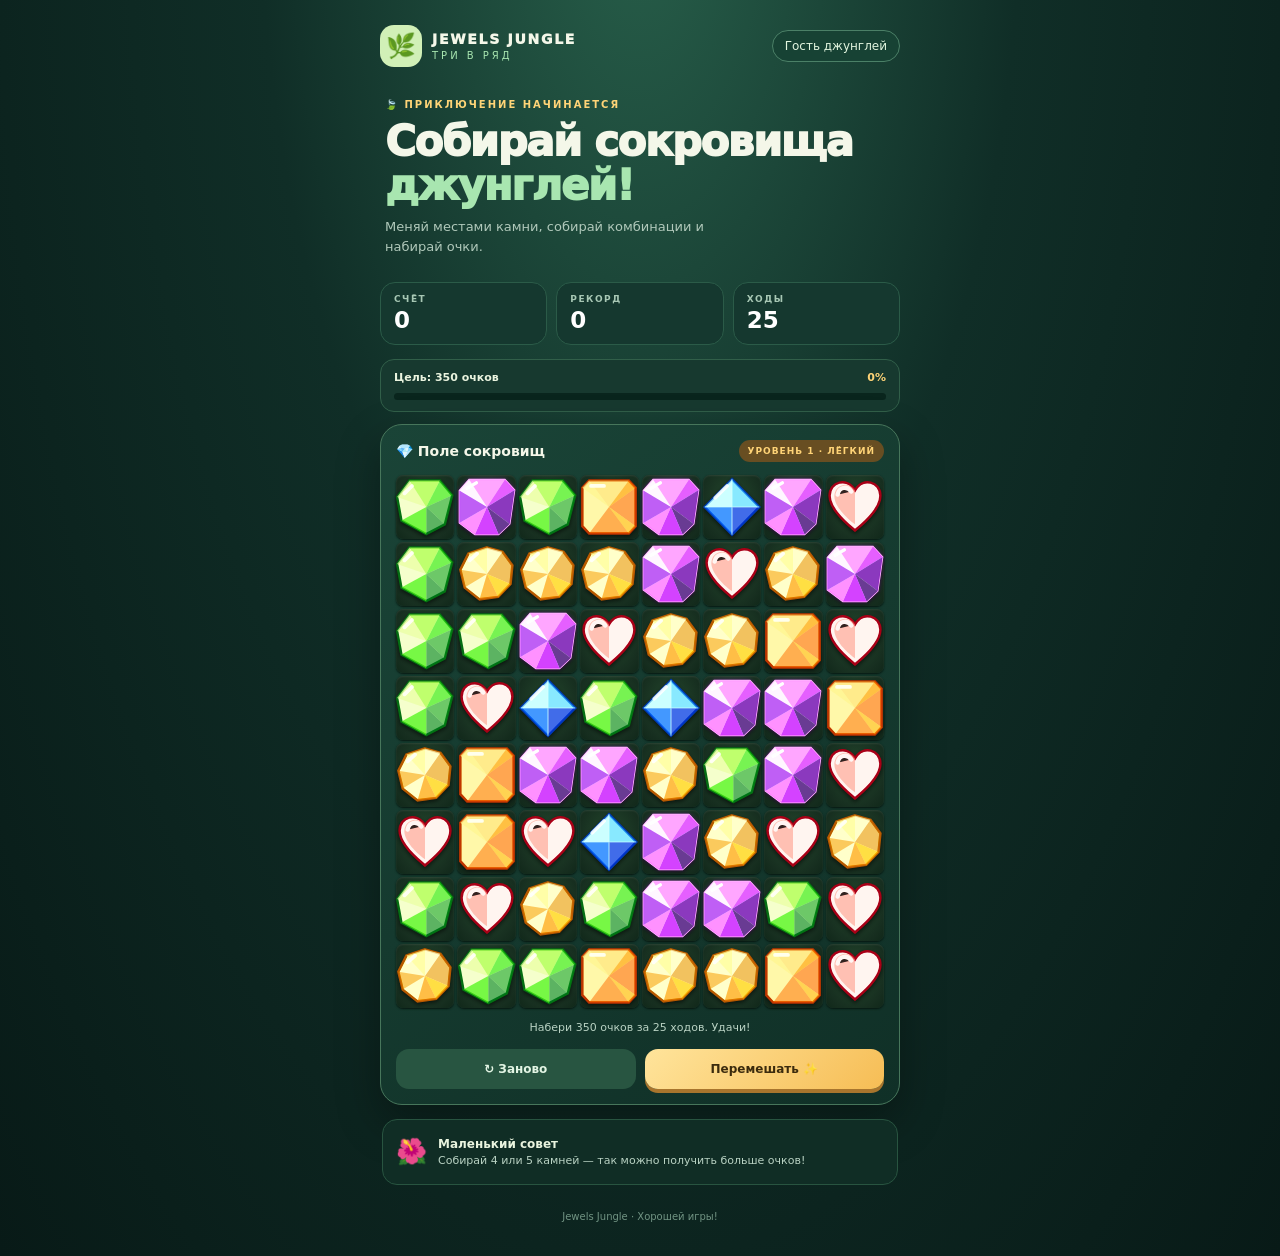
==== index.html @ 923aecd2 "Refresh game script cache for six jewel types" ====
<!doctype html>
<html lang="ru">
<head>
  <meta charset="UTF-8">
  <meta name="viewport" content="width=device-width, initial-scale=1, viewport-fit=cover">
  <meta name="theme-color" content="#102b25">
  <meta name="description" content="Jewels Jungle — увлекательная игра три в ряд для Telegram.">
  <title>Jewels Jungle — Три в ряд</title>
  <link rel="stylesheet" href="styles.css?v=20261112b">
  <script src="https://telegram.org/js/telegram-web-app.js"></script>
</head>
<body>
  <main class="app">
    <header class="topbar">
      <div class="brand"><div class="brand-mark">🌿</div><div><div class="brand-name">JEWELS JUNGLE</div><div class="brand-sub">ТРИ В РЯД</div></div></div>
      <div class="profile" id="profile">Игрок</div>
    </header>
    <section class="hero">
      <div class="eyebrow">🍃 ПРИКЛЮЧЕНИЕ НАЧИНАЕТСЯ</div>
      <h1>Собирай сокровища<br><span>джунглей!</span></h1>
      <p>Меняй местами камни, собирай комбинации и набирай очки.</p>
    </section>
    <section class="stats" aria-label="Статистика игры">
      <div class="stat"><span>СЧЁТ</span><strong id="score">0</strong></div>
      <div class="stat"><span>РЕКОРД</span><strong id="best">0</strong></div>
      <div class="stat"><span>ХОДЫ</span><strong id="moves">25</strong></div>
    </section>
    <section class="goal-panel"><div class="goal-row"><strong id="goalText">Цель: 350 очков</strong><span id="progressValue">0%</span></div><div class="progress-track"><div id="progressFill" class="progress-fill"></div></div></section>
    <section class="game-card">
      <div class="board-heading"><span>💎 Поле сокровищ</span><span class="level" id="levelLabel">УРОВЕНЬ 1</span></div>
      <div id="board" class="board" role="grid" aria-label="Игровое поле"></div>
      <div class="hint" id="hint">Выбери камень, затем соседний, чтобы поменять их местами</div>
      <div class="actions"><button id="restart" class="secondary">↻ Заново</button><button id="shuffle" class="primary">Перемешать ✨</button></div>
    </section>
    <section class="bottom-note"><span>🌺</span><div><strong>Маленький совет</strong><br>Собирай 4 или 5 камней — так можно получить больше очков!</div></section>
    <footer>Jewels Jungle · Хорошей игры!</footer>
  </main>
  <div class="toast" id="toast" role="status"></div>
  <script src="config.js"></script>
  <script src="game.js?v=20261113a"></script>
</body>
</html>
---- styles.css ----
:root{color-scheme:dark;--bg:#0b211d;--panel:#15372f;--mint:#a8e6b0;--gold:#ffd477;--text:#f4f7e9;--muted:#b1c9bb}*{box-sizing:border-box}body{margin:0;min-height:100vh;background:radial-gradient(ellipse at 50% -10%,#28604b 0,#102e27 42%,#081a17 100%);font-family:Inter,system-ui,-apple-system,"Segoe UI",sans-serif;color:var(--text);padding:env(safe-area-inset-top) 14px env(safe-area-inset-bottom)}.app{max-width:520px;margin:0 auto;padding:16px 0 22px}.topbar{display:flex;align-items:center;justify-content:space-between}.brand{display:flex;gap:10px;align-items:center}.brand-mark{width:42px;height:42px;border-radius:14px;background:#d1f0b7;display:grid;place-items:center;font-size:24px}.brand-name{font-size:14px;font-weight:950;letter-spacing:1.7px}.brand-sub{font-size:10px;letter-spacing:3px;color:var(--mint);margin-top:3px}.profile{border:1px solid #4b8067;background:#174234;border-radius:20px;padding:8px 12px;font-size:12px;color:#e2f5df;max-width:130px;overflow:hidden;text-overflow:ellipsis;white-space:nowrap}.hero{padding:25px 5px 16px}.eyebrow{font-size:10px;letter-spacing:2px;color:var(--gold);font-weight:800}h1{font-size:clamp(30px,8vw,42px);line-height:1.04;margin:10px 0;font-weight:950;letter-spacing:-1.5px}h1 span{color:var(--mint)}.hero p{color:var(--muted);font-size:13px;line-height:1.5;margin:0;max-width:340px}.stats{display:grid;grid-template-columns:repeat(3,1fr);gap:9px;margin:10px 0 14px}.stat{background:#15382f;border:1px solid #2b5b48;border-radius:15px;padding:11px 13px}.stat span{display:block;font-size:9px;letter-spacing:1.5px;color:#a7c7b4;font-weight:800}.stat strong{display:block;font-size:23px;margin-top:3px;color:#fff}.game-card{background:linear-gradient(145deg,#1a4437,#103027);border:1px solid #47765b;border-radius:22px;padding:15px;box-shadow:0 18px 45px #0005}.board-heading{display:flex;justify-content:space-between;align-items:center;font-size:14px;font-weight:800;margin-bottom:13px}.level{font-size:9px;letter-spacing:1px;color:var(--gold);background:#684e22;padding:6px 9px;border-radius:20px}.board{display:grid;grid-template-columns:repeat(8,minmax(0,1fr));gap:5px;touch-action:manipulation;user-select:none}.tile{aspect-ratio:1;border:1px solid #ffffff35;border-radius:10px;background:radial-gradient(circle at 32% 22%,#548b68 0,#326c53 43%,#174331 100%);display:grid;place-items:center;font-size:clamp(25px,8vw,43px);line-height:1;padding:0;cursor:pointer;text-shadow:0 2px 2px #071a12,0 0 9px #ffffff35;filter:saturate(1.28) contrast(1.06);box-shadow:inset 0 2px 3px #ffffff38,inset 0 -3px 5px #09251c88,0 3px 0 #09231c;transition:transform .12s,filter .12s}.tile.selected{outline:3px solid #ffe18a;transform:scale(.92);filter:brightness(1.25)}.tile:active{transform:scale(.91)}.tile:focus-visible{outline:3px solid white}.hint{font-size:11px;color:#b9d2c3;text-align:center;line-height:1.45;min-height:31px;padding:12px 3px 5px}.actions{display:grid;grid-template-columns:1fr 1fr;gap:9px;margin-top:8px}button{font:inherit}.actions button{border:0;border-radius:13px;padding:13px 8px;font-weight:850;font-size:12px;cursor:pointer}.secondary{background:#285541;color:#e3f5e4}.primary{background:linear-gradient(135deg,#ffe49b,#f6bd55);color:#3b2b0d;box-shadow:0 4px 0 #a8752d}.bottom-note{display:flex;gap:11px;align-items:center;margin:14px 2px;padding:13px;border-radius:15px;background:#102d25;border:1px solid #285440;color:#b9d2c3;font-size:11px;line-height:1.5}.bottom-note>span{font-size:25px}.bottom-note strong{color:#e9f4df;font-size:12px}footer{text-align:center;color:#719483;font-size:10px;padding:12px}.toast{position:fixed;left:50%;bottom:25px;transform:translate(-50%,20px);background:#ffe29a;color:#34270d;border-radius:24px;padding:10px 18px;font-weight:800;font-size:13px;opacity:0;pointer-events:none;transition:.2s;white-space:nowrap;z-index:5}.toast.show{opacity:1;transform:translate(-50%,0)}@media(min-width:500px){.app{padding-top:25px}.hero{padding-top:32px}.tile{border-radius:13px}}
.goal-panel{background:#17392f;border:1px solid #315f49;border-radius:14px;padding:11px 13px;margin:0 0 12px}.goal-row{display:flex;justify-content:space-between;gap:10px;font-size:11px;color:#eaf4df}.goal-row span{color:var(--gold);font-weight:850}.progress-track{height:7px;border-radius:9px;background:#09251d;margin-top:9px;overflow:hidden}.progress-fill{height:100%;width:0;background:linear-gradient(90deg,#8ed99d,#f5d27a);border-radius:9px;transition:width .2s}.actions button:disabled{opacity:.45;cursor:not-allowed}

/* Custom illustrated jewels: replace flat emoji with faceted game pieces. */
.board{width:100%;max-width:100%;gap:3px}
.tile{min-width:0;overflow:visible;border:0;border-radius:7px;background:radial-gradient(ellipse at 50% 42%,#24482d 0,#172f20 74%,#102719 100%);box-shadow:inset 0 1px 2px #ffffff16,0 1px 2px #06170f;filter:none;padding:1px}
.tile .jewel-art{display:block;width:110%;height:110%;overflow:visible;filter:drop-shadow(0 2px 2px #0009) saturate(1.22) contrast(1.04)}
.tile.selected{outline:2px solid #ffe18a;transform:scale(.94);filter:brightness(1.12)}
@media(max-width:420px){
 body{padding-left:6px;padding-right:6px}
 .app{width:100%;padding-top:8px}
 .game-card{padding:9px;border-radius:17px}
 .board{gap:2px}
 .tile{border-radius:5px}
 .tile .jewel-art{width:110%;height:110%}
}
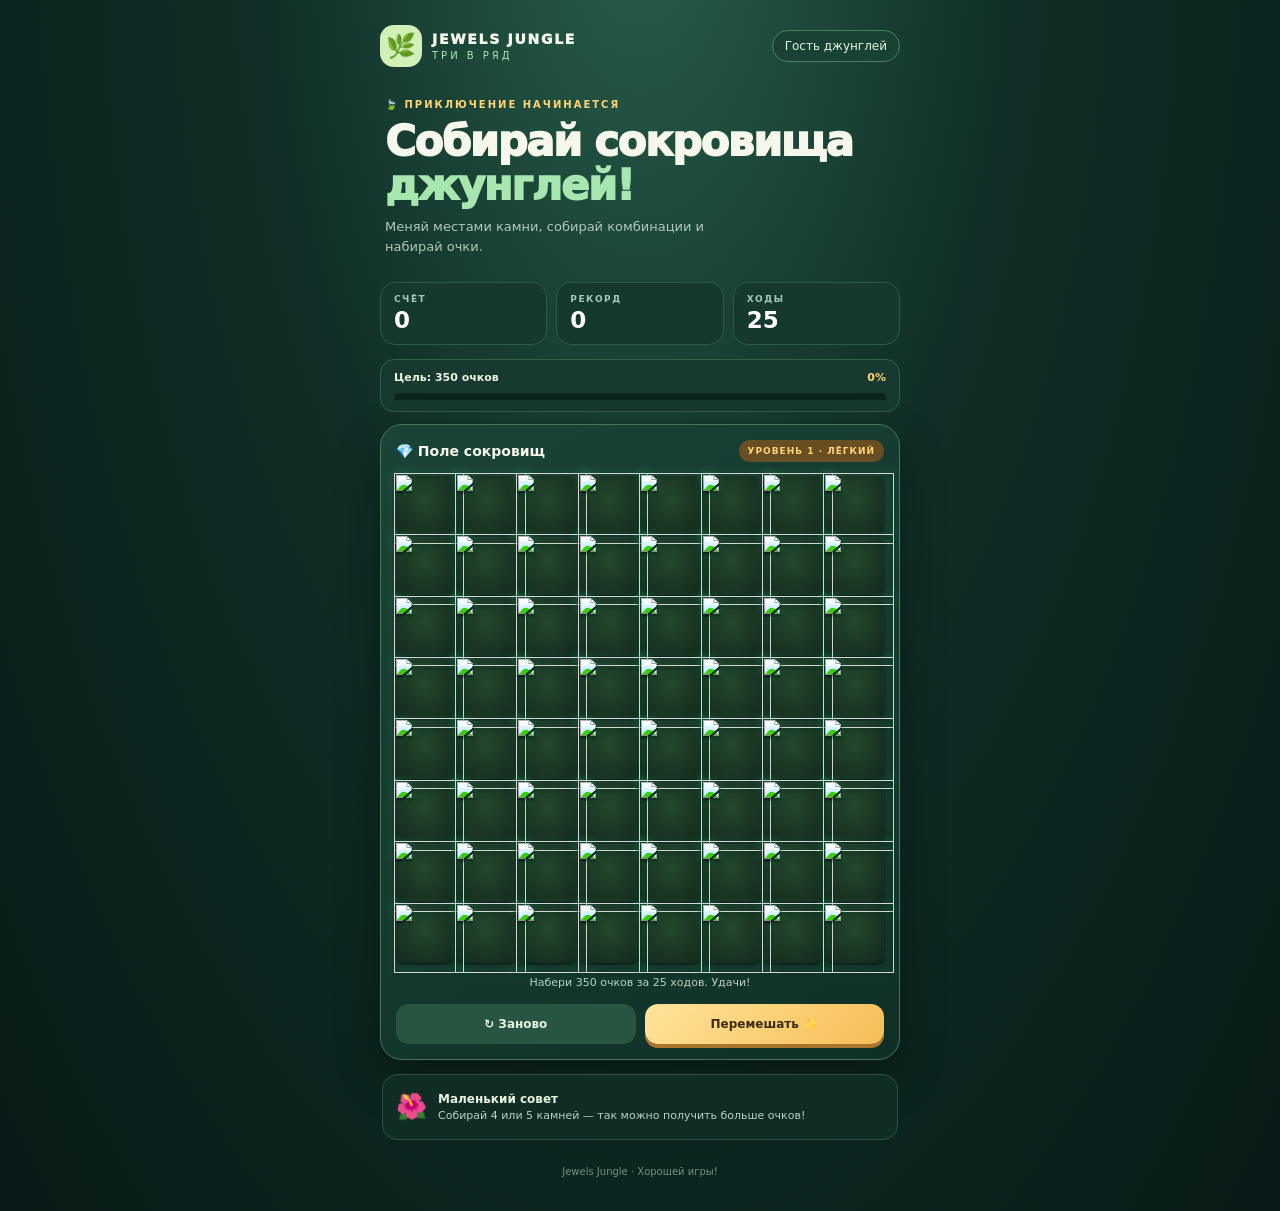
==== commit 2a7e5be9: "Refresh cache for actual PNG jewel sprites" ====
--- a/index.html
+++ b/index.html
@@ -37,6 +37,6 @@
   </main>
   <div class="toast" id="toast" role="status"></div>
   <script src="config.js"></script>
-  <script src="game.js?v=20261113a"></script>
+  <script src="game.js?v=20261113b"></script>
 </body>
 </html>
--- a/styles.css
+++ b/styles.css
@@ -14,3 +14,6 @@
  .tile{border-radius:5px}
  .tile .jewel-art{width:110%;height:110%}
 }
+
+/* Richer jewel presentation: brighter facets and a crisp luminous edge. */
+.tile .jewel-art{display:block;width:112%;height:112%;object-fit:contain;filter:drop-shadow(0 2px 2px #000b) drop-shadow(0 0 3px #7fffc044) saturate(1.42) contrast(1.16) brightness(1.06)}
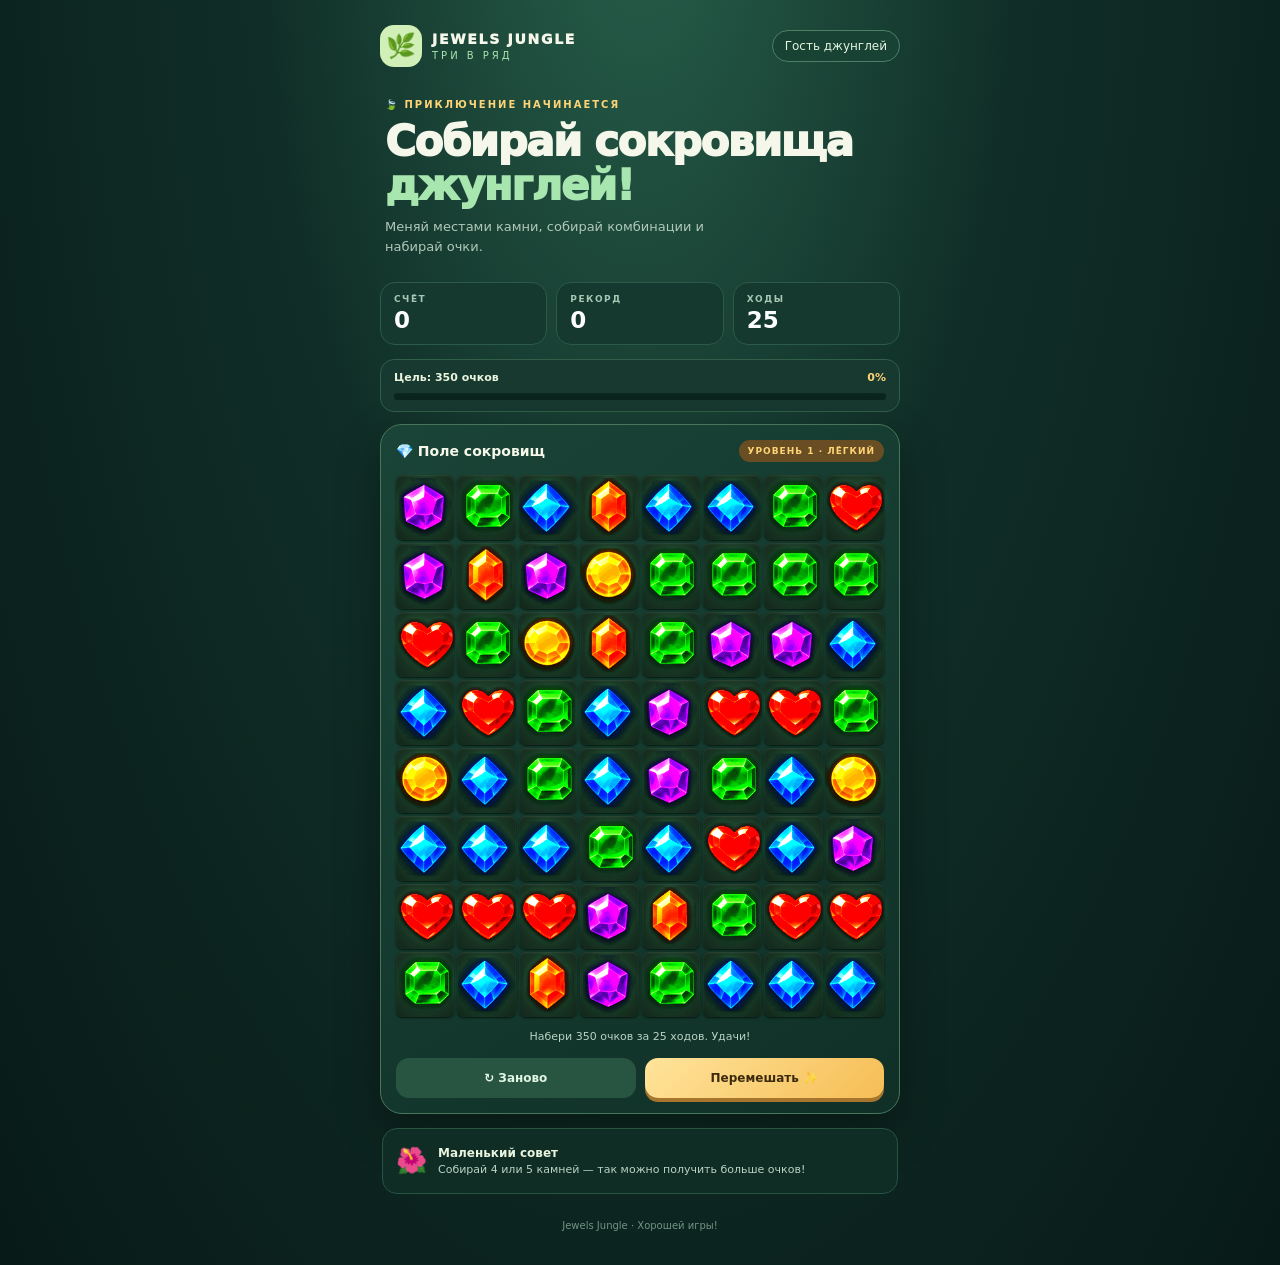
==== commit b8af567b: "Bust cache for swipe controls" ====
--- a/index.html
+++ b/index.html
@@ -6,7 +6,7 @@
   <meta name="theme-color" content="#102b25">
   <meta name="description" content="Jewels Jungle — увлекательная игра три в ряд для Telegram.">
   <title>Jewels Jungle — Три в ряд</title>
-  <link rel="stylesheet" href="styles.css?v=20261112b">
+  <link rel="stylesheet" href="styles.css?v=20261113c">
   <script src="https://telegram.org/js/telegram-web-app.js"></script>
 </head>
 <body>
@@ -37,6 +37,6 @@
   </main>
   <div class="toast" id="toast" role="status"></div>
   <script src="config.js"></script>
-  <script src="game.js?v=20261113b"></script>
+  <script src="game.js?v=20261113c"></script>
 </body>
 </html>
--- a/styles.css
+++ b/styles.css
@@ -17,3 +17,8 @@
 
 /* Richer jewel presentation: brighter facets and a crisp luminous edge. */
 .tile .jewel-art{display:block;width:112%;height:112%;object-fit:contain;filter:drop-shadow(0 2px 2px #000b) drop-shadow(0 0 3px #7fffc044) saturate(1.42) contrast(1.16) brightness(1.06)}
+
+/* Mobile-first drag controls: keep the gesture on the jewel board. */
+.board{touch-action:none;user-select:none;-webkit-user-select:none;-webkit-touch-callout:none}
+.tile{touch-action:none;user-select:none;-webkit-user-select:none}
+.tile .jewel-art{pointer-events:none;-webkit-user-drag:none}
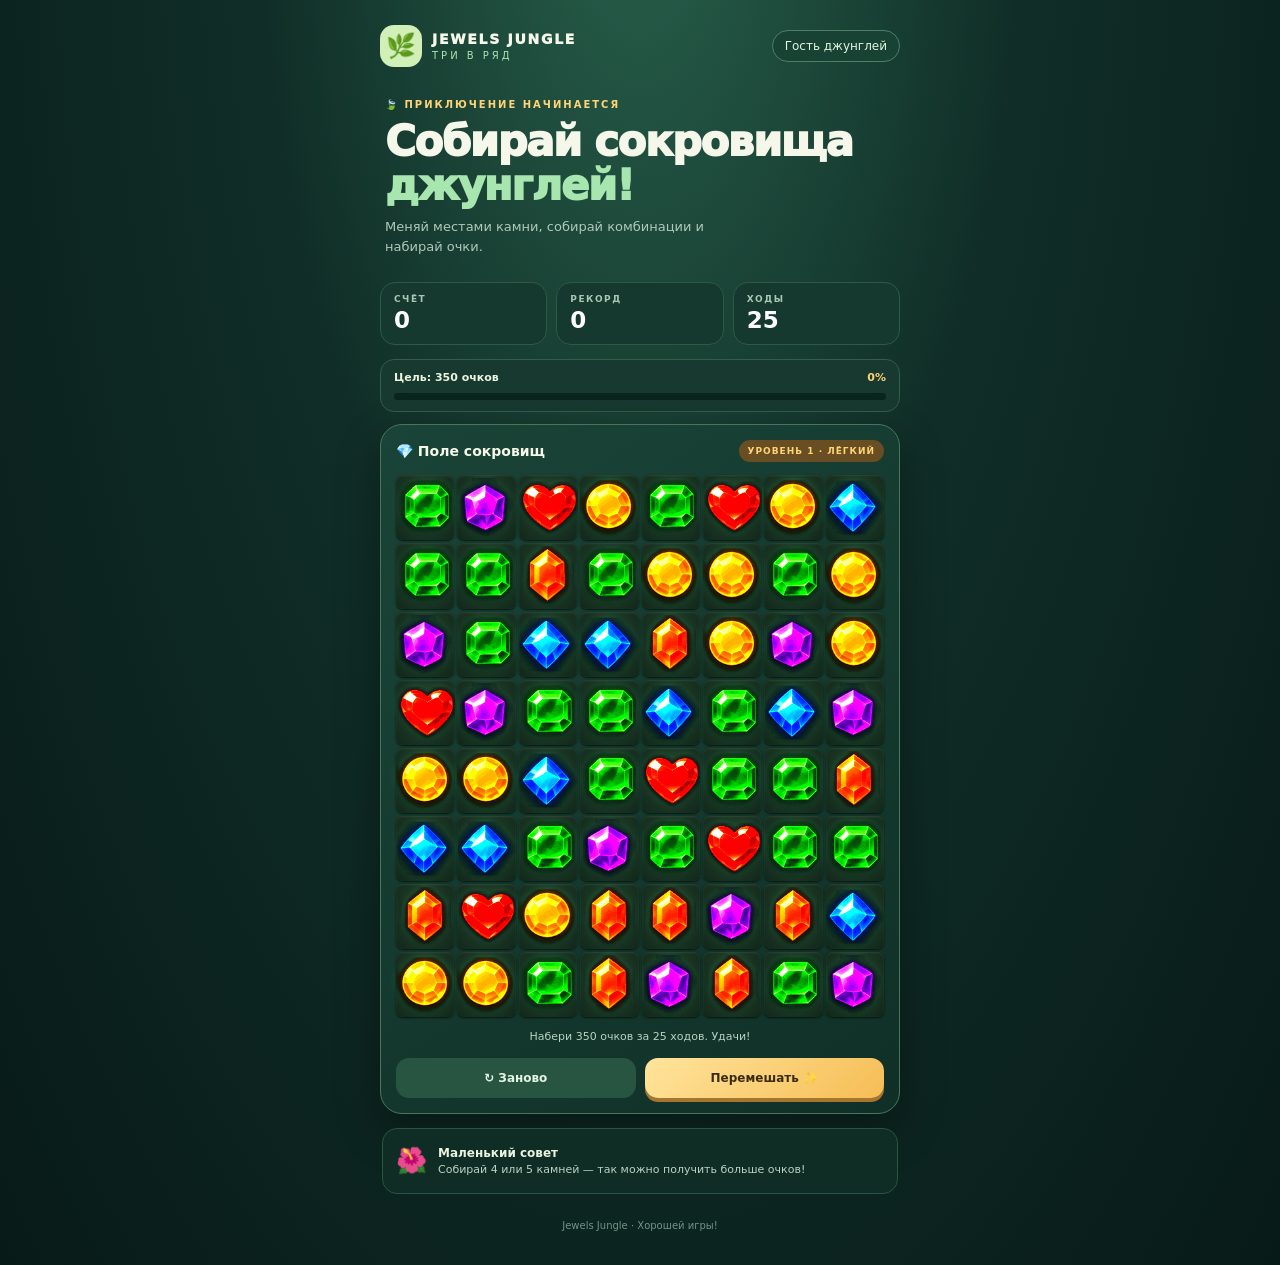
==== commit f5c1f05d: "Refresh game script cache for swipe fix" ====
--- a/index.html
+++ b/index.html
@@ -37,6 +37,6 @@
   </main>
   <div class="toast" id="toast" role="status"></div>
   <script src="config.js"></script>
-  <script src="game.js?v=20261113c"></script>
+  <script src="game.js?v=20261113d"></script>
 </body>
 </html>
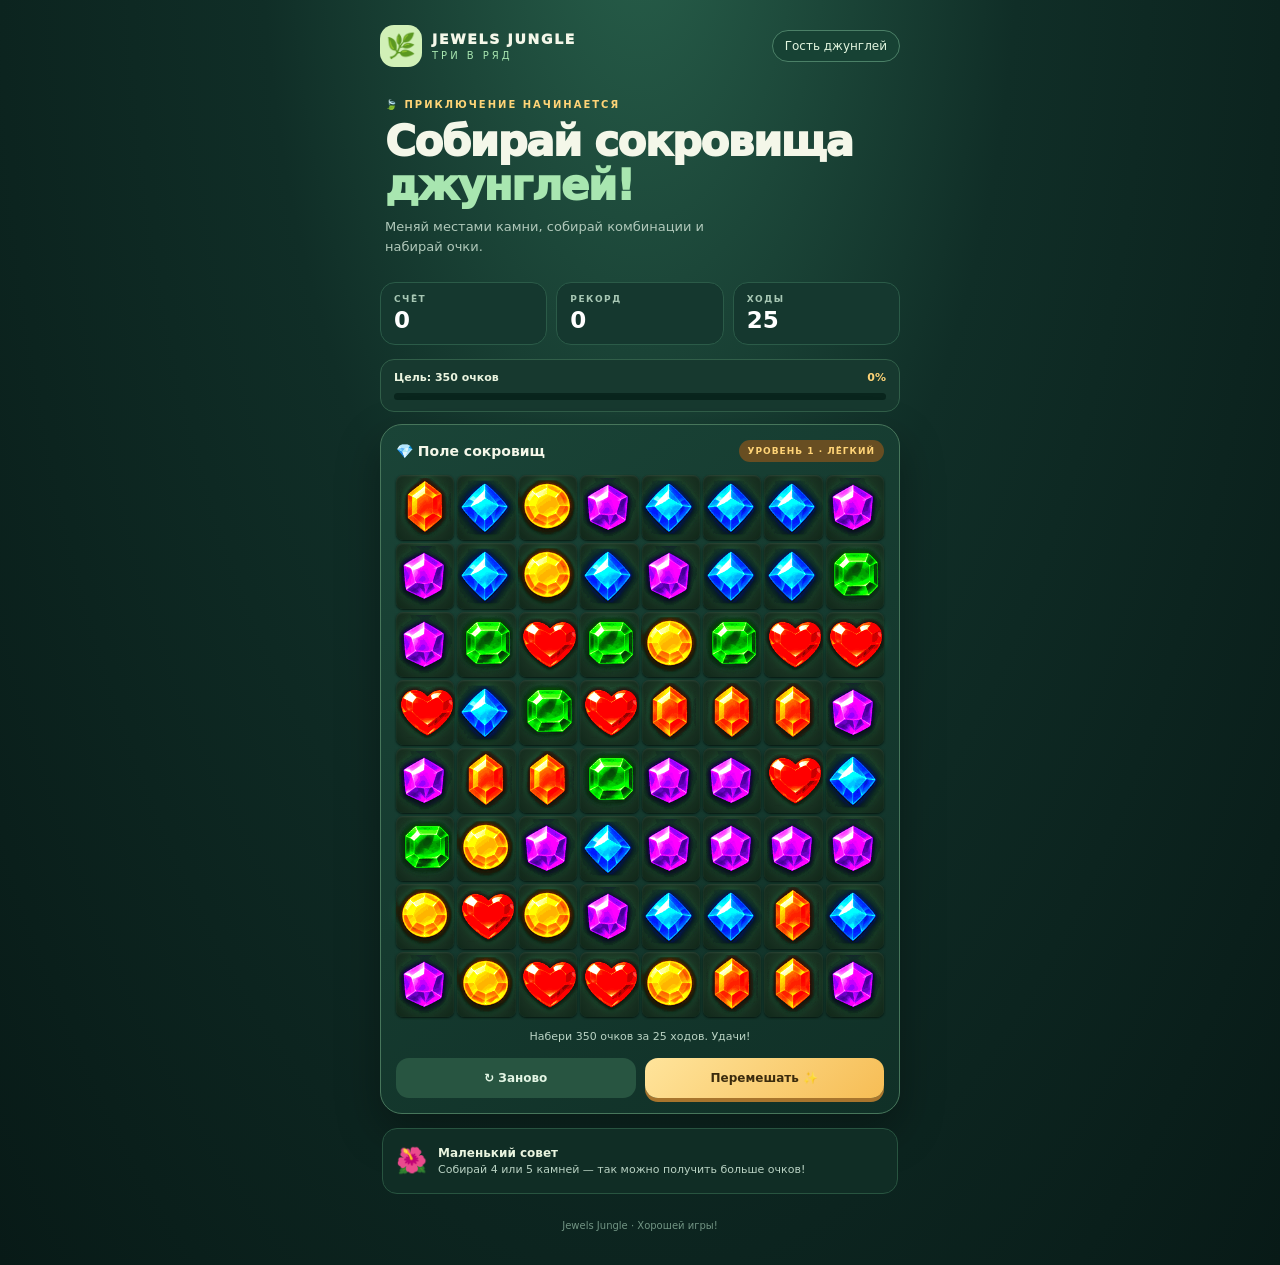
==== commit ad6d7608: "Bust cache for mobile swipe fix" ====
--- a/index.html
+++ b/index.html
@@ -6,7 +6,7 @@
   <meta name="theme-color" content="#102b25">
   <meta name="description" content="Jewels Jungle — увлекательная игра три в ряд для Telegram.">
   <title>Jewels Jungle — Три в ряд</title>
-  <link rel="stylesheet" href="styles.css?v=20261113c">
+  <link rel="stylesheet" href="styles.css?v=20261113e">
   <script src="https://telegram.org/js/telegram-web-app.js"></script>
 </head>
 <body>
@@ -37,6 +37,6 @@
   </main>
   <div class="toast" id="toast" role="status"></div>
   <script src="config.js"></script>
-  <script src="game.js?v=20261113d"></script>
+  <script src="game.js?v=20261113e"></script>
 </body>
 </html>
--- a/styles.css
+++ b/styles.css
@@ -22,3 +22,9 @@
 .board{touch-action:none;user-select:none;-webkit-user-select:none;-webkit-touch-callout:none}
 .tile{touch-action:none;user-select:none;-webkit-user-select:none}
 .tile .jewel-art{pointer-events:none;-webkit-user-drag:none}
+
+/* Prevent the page from moving while playing on touch screens. */
+html,body{overscroll-behavior:none}
+body{overscroll-behavior-y:none}
+.board{touch-action:none!important;overscroll-behavior:contain; -webkit-tap-highlight-color:transparent}
+.tile{touch-action:none!important}
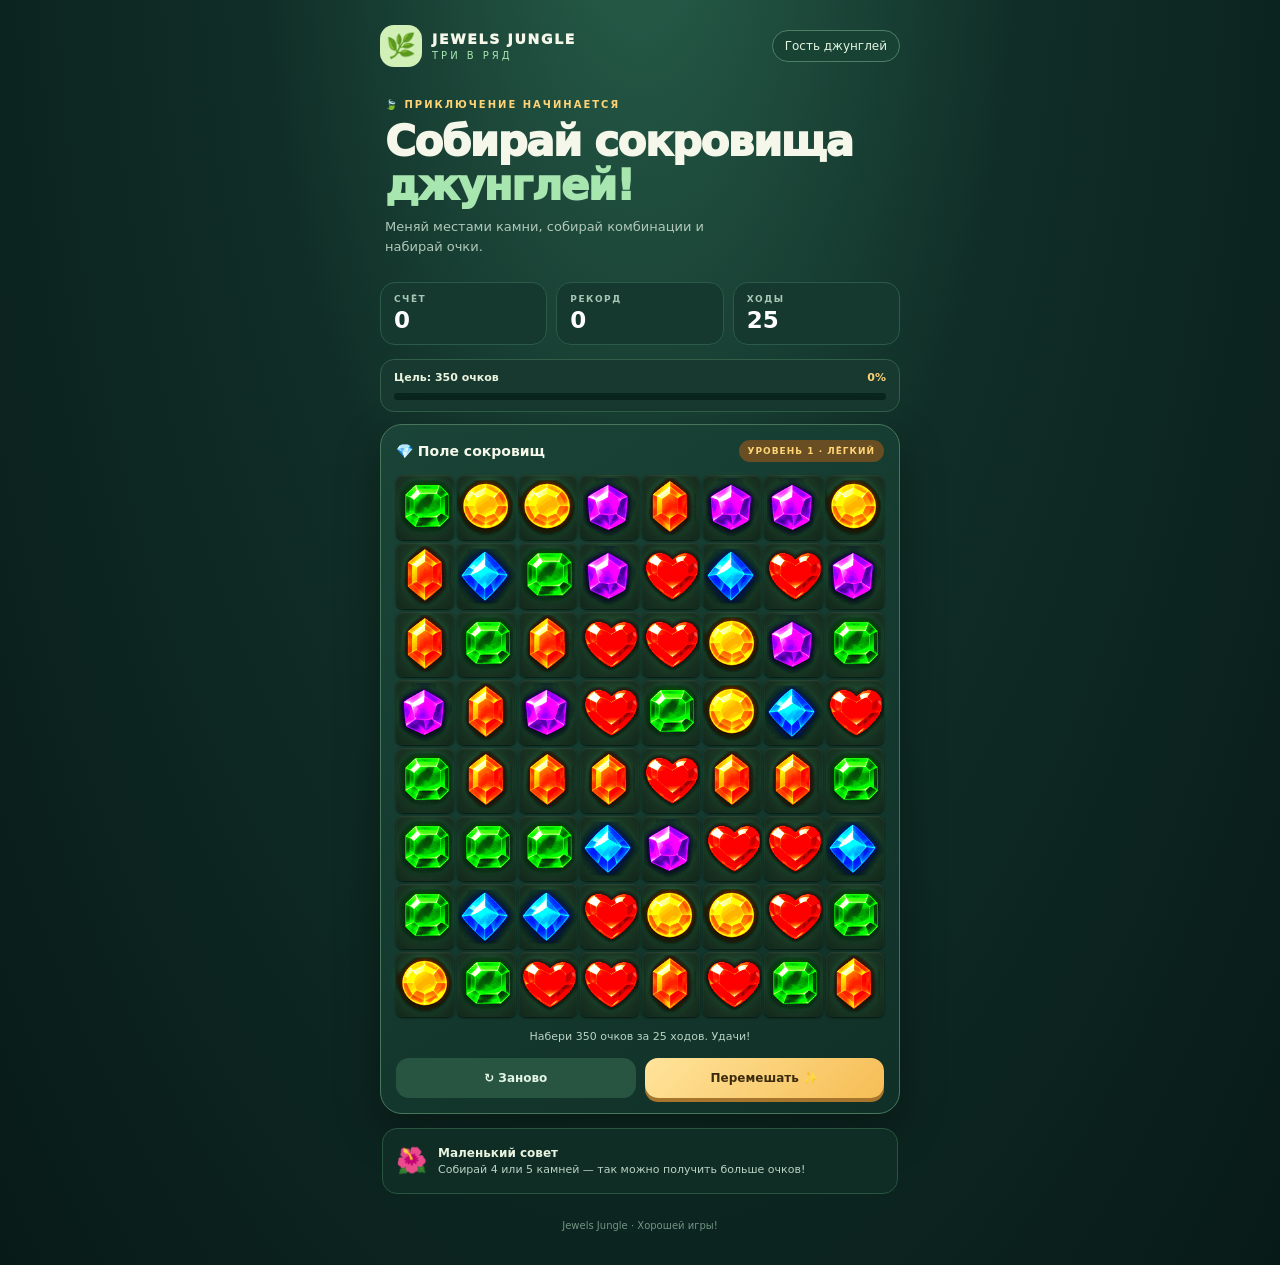
==== commit f669c82e: "Refresh game assets for match feedback update" ====
--- a/index.html
+++ b/index.html
@@ -6,7 +6,7 @@
   <meta name="theme-color" content="#102b25">
   <meta name="description" content="Jewels Jungle — увлекательная игра три в ряд для Telegram.">
   <title>Jewels Jungle — Три в ряд</title>
-  <link rel="stylesheet" href="styles.css?v=20261113e">
+  <link rel="stylesheet" href="styles.css?v=20261113f">
   <script src="https://telegram.org/js/telegram-web-app.js"></script>
 </head>
 <body>
@@ -37,6 +37,6 @@
   </main>
   <div class="toast" id="toast" role="status"></div>
   <script src="config.js"></script>
-  <script src="game.js?v=20261113e"></script>
+  <script src="game.js?v=20261113f"></script>
 </body>
 </html>
--- a/styles.css
+++ b/styles.css
@@ -28,3 +28,13 @@
 body{overscroll-behavior-y:none}
 .board{touch-action:none!important;overscroll-behavior:contain; -webkit-tap-highlight-color:transparent}
 .tile{touch-action:none!important}
+
+/* Crystal burst and floating score feedback */
+.board{position:relative;isolation:isolate}
+.tile.crystal-pop{animation:crystalBurst .42s cubic-bezier(.2,.8,.3,1) forwards;z-index:2;pointer-events:none}
+.tile.crystal-pop .jewel-art{animation:gemFlash .42s ease-out forwards}
+.score-float{position:absolute;z-index:10;pointer-events:none;transform:translate(-50%,-50%);font-size:clamp(20px,6vw,30px);font-weight:1000;letter-spacing:.3px;color:#fff3a6;-webkit-text-stroke:1px #8b4d08;text-shadow:0 2px 0 #7d430b,0 0 10px #ffe56b,0 0 20px #ffb52b;animation:scoreRise .85s cubic-bezier(.15,.7,.25,1) forwards;white-space:nowrap}
+@keyframes crystalBurst{0%{transform:scale(1);opacity:1;filter:brightness(1)}28%{transform:scale(1.24) rotate(7deg);opacity:1;filter:brightness(2.1) saturate(1.8)}65%{transform:scale(.72) rotate(-8deg);opacity:.75;filter:brightness(1.8)}100%{transform:scale(.12);opacity:0;filter:brightness(2.5)}}
+@keyframes gemFlash{0%{filter:brightness(1)}25%{filter:brightness(2.3) saturate(1.8)}100%{filter:brightness(1.8);opacity:0}}
+@keyframes scoreRise{0%{opacity:0;transform:translate(-50%,-20%) scale(.55)}15%{opacity:1;transform:translate(-50%,-50%) scale(1.18)}70%{opacity:1;transform:translate(-50%,-125%) scale(1)}100%{opacity:0;transform:translate(-50%,-190%) scale(.9)}}
+@media(prefers-reduced-motion:reduce){.tile.crystal-pop,.score-float,.tile.crystal-pop .jewel-art{animation-duration:.01ms}}
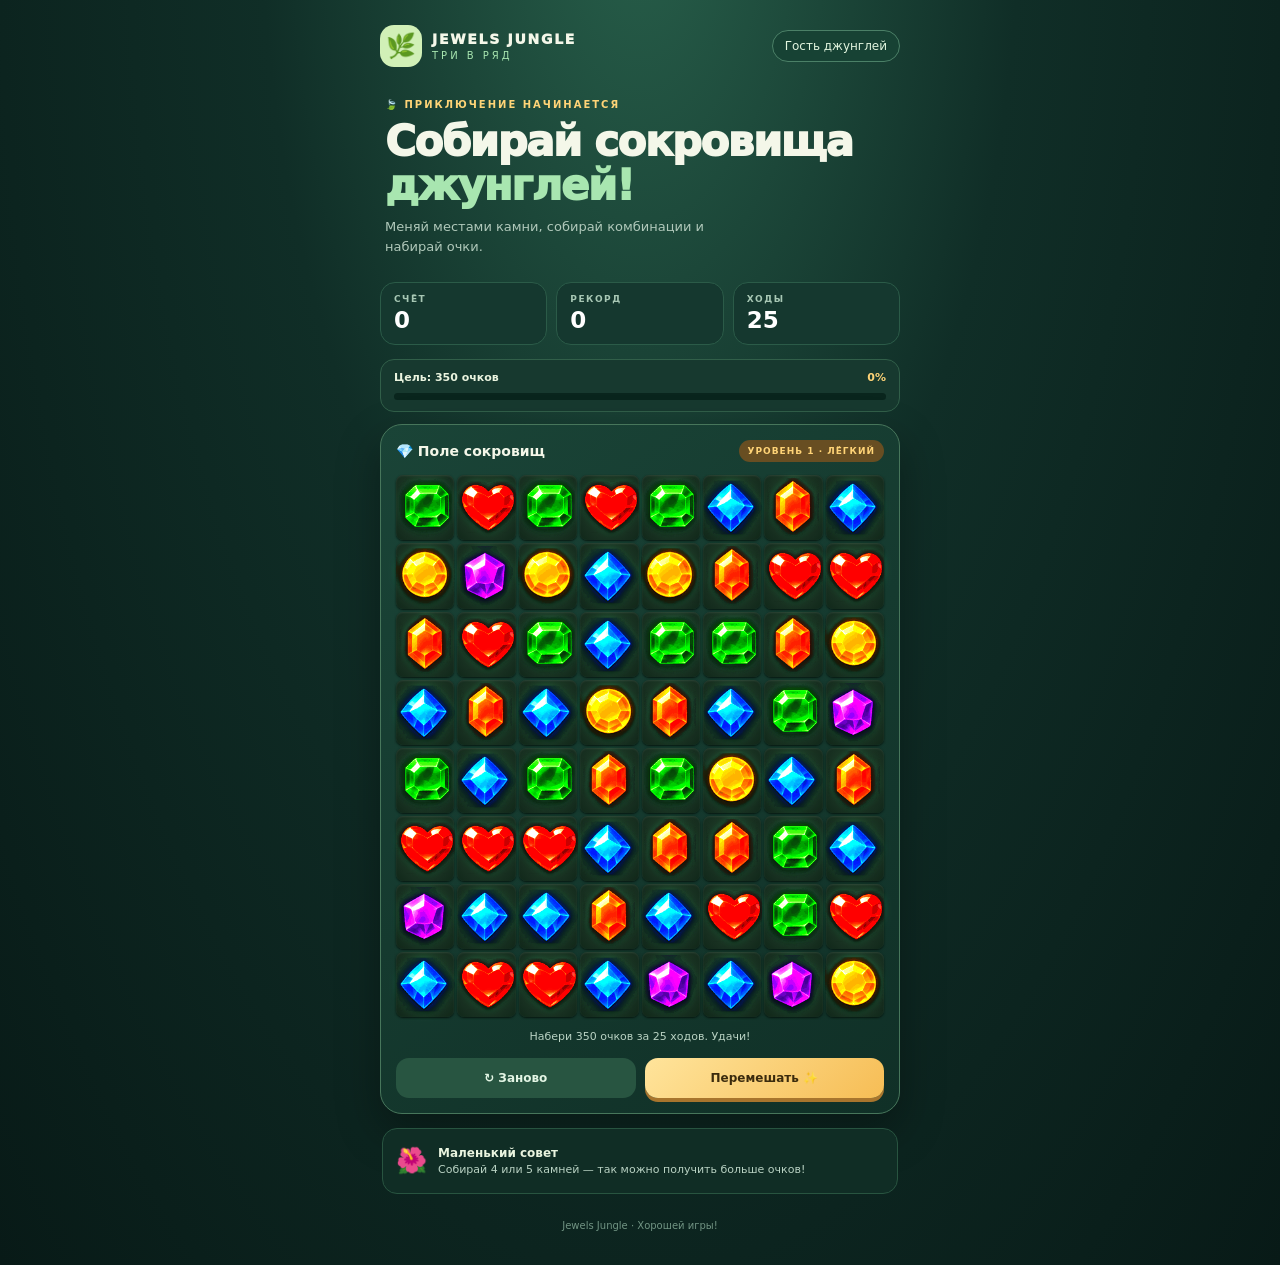
==== commit 501526be: "Add jungle treasure level-complete dialog" ====
--- a/index.html
+++ b/index.html
@@ -6,7 +6,7 @@
   <meta name="theme-color" content="#102b25">
   <meta name="description" content="Jewels Jungle — увлекательная игра три в ряд для Telegram.">
   <title>Jewels Jungle — Три в ряд</title>
-  <link rel="stylesheet" href="styles.css?v=20261113f">
+  <link rel="stylesheet" href="styles.css?v=20261113g">
   <script src="https://telegram.org/js/telegram-web-app.js"></script>
 </head>
 <body>
@@ -35,8 +35,24 @@
     <section class="bottom-note"><span>🌺</span><div><strong>Маленький совет</strong><br>Собирай 4 или 5 камней — так можно получить больше очков!</div></section>
     <footer>Jewels Jungle · Хорошей игры!</footer>
   </main>
+  <div id="levelComplete" class="win-overlay" hidden aria-hidden="true" role="dialog" aria-modal="true" aria-labelledby="winTitle">
+    <section class="win-panel">
+      <button id="closeWin" class="win-close" type="button" aria-label="Закрыть">×</button>
+      <div class="win-vines" aria-hidden="true">🌿 🌺 🌿</div>
+      <div class="win-stars" aria-hidden="true">⭐ ✨ ⭐</div>
+      <h2 id="winTitle">Уровень пройден!</h2>
+      <div class="treasure-scene" role="img" aria-label="Сундук с сокровищами в джунглях">
+        <div class="treasure-rays"></div><div class="treasure-chest">🧰</div>
+        <div class="treasure-gems">💎 ❤️ 💚 🔷 💛</div>
+        <div class="treasure-coins">🪙 🪙 🪙</div>
+        <div class="treasure-forest">🌴　🌿　🏛️　🌿　🌴</div>
+      </div>
+      <div class="win-score"><span>ТВОЙ РЕЗУЛЬТАТ</span><strong id="winScore">0</strong></div>
+      <button id="nextLevel" class="win-next" type="button">Далее »</button>
+    </section>
+  </div>
   <div class="toast" id="toast" role="status"></div>
   <script src="config.js"></script>
-  <script src="game.js?v=20261113f"></script>
+  <script src="game.js?v=20261113g"></script>
 </body>
 </html>
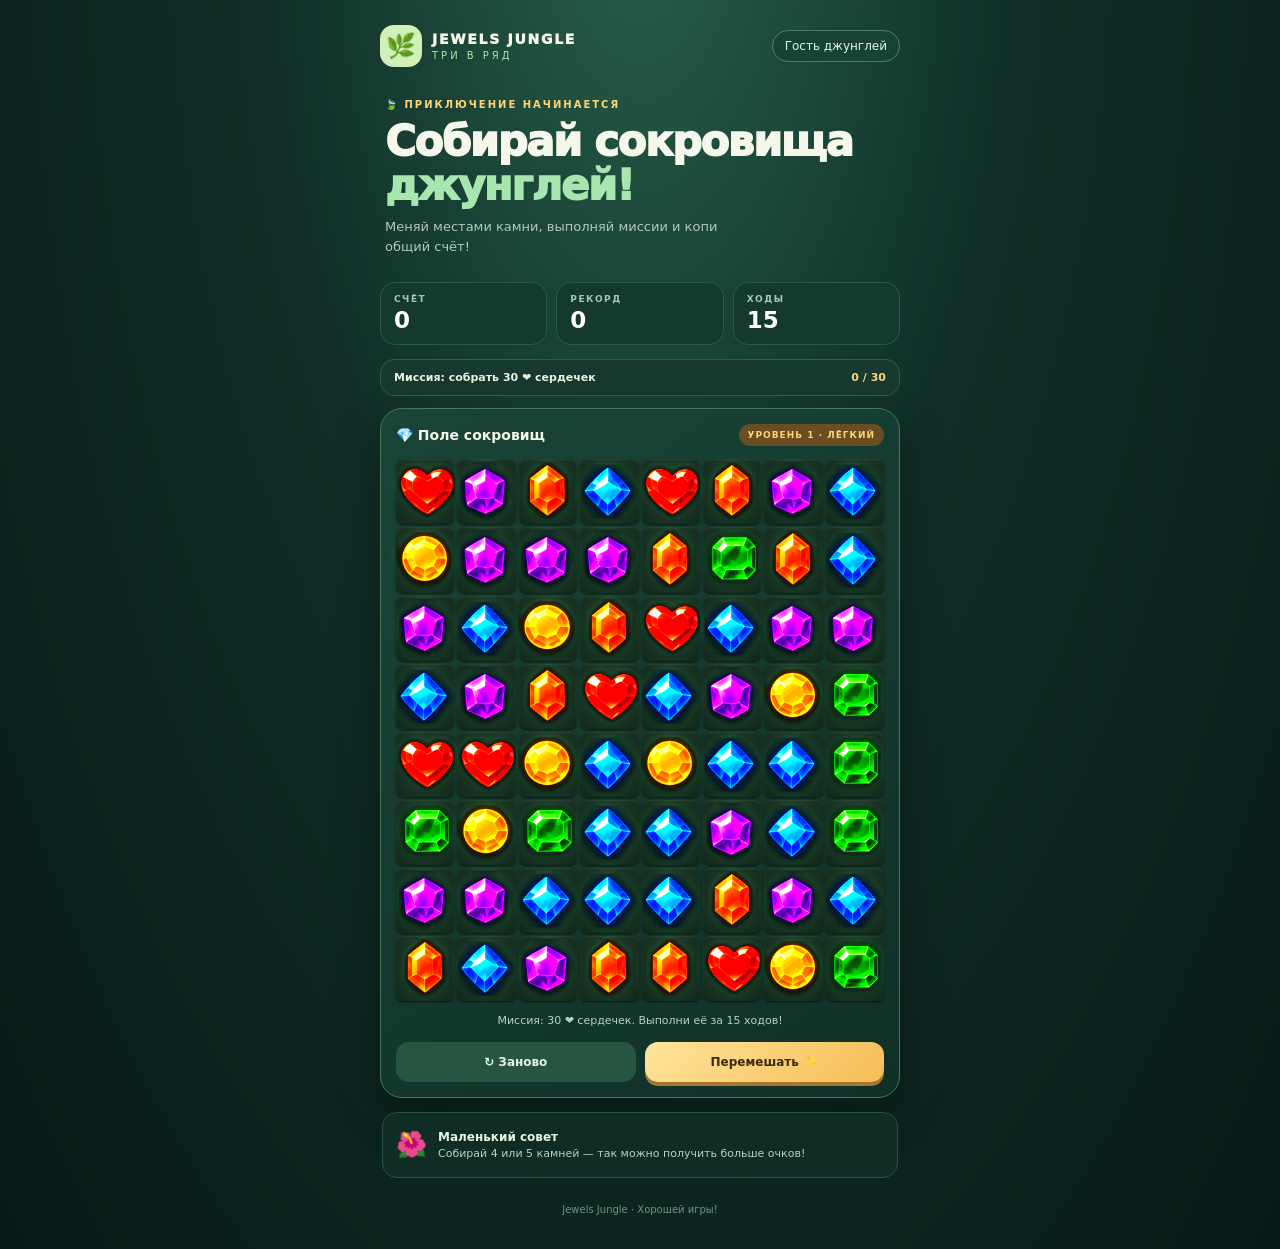
==== commit 2668c138: "Replace level progress bar with mission objective display" ====
--- a/index.html
+++ b/index.html
@@ -6,7 +6,7 @@
   <meta name="theme-color" content="#102b25">
   <meta name="description" content="Jewels Jungle — увлекательная игра три в ряд для Telegram.">
   <title>Jewels Jungle — Три в ряд</title>
-  <link rel="stylesheet" href="styles.css?v=20261113g">
+  <link rel="stylesheet" href="styles.css?v=20261113h">
   <script src="https://telegram.org/js/telegram-web-app.js"></script>
 </head>
 <body>
@@ -18,14 +18,14 @@
     <section class="hero">
       <div class="eyebrow">🍃 ПРИКЛЮЧЕНИЕ НАЧИНАЕТСЯ</div>
       <h1>Собирай сокровища<br><span>джунглей!</span></h1>
-      <p>Меняй местами камни, собирай комбинации и набирай очки.</p>
+      <p>Меняй местами камни, выполняй миссии и копи общий счёт!</p>
     </section>
     <section class="stats" aria-label="Статистика игры">
       <div class="stat"><span>СЧЁТ</span><strong id="score">0</strong></div>
       <div class="stat"><span>РЕКОРД</span><strong id="best">0</strong></div>
       <div class="stat"><span>ХОДЫ</span><strong id="moves">25</strong></div>
     </section>
-    <section class="goal-panel"><div class="goal-row"><strong id="goalText">Цель: 350 очков</strong><span id="progressValue">0%</span></div><div class="progress-track"><div id="progressFill" class="progress-fill"></div></div></section>
+    <section class="goal-panel mission-panel"><div class="goal-row"><strong id="goalText">Миссия: собрать 30 сердечек</strong><span id="progressValue">0 / 30</span></div></section>
     <section class="game-card">
       <div class="board-heading"><span>💎 Поле сокровищ</span><span class="level" id="levelLabel">УРОВЕНЬ 1</span></div>
       <div id="board" class="board" role="grid" aria-label="Игровое поле"></div>
@@ -53,6 +53,6 @@
   </div>
   <div class="toast" id="toast" role="status"></div>
   <script src="config.js"></script>
-  <script src="game.js?v=20261113g"></script>
+  <script src="game.js?v=20261113h"></script>
 </body>
 </html>
--- a/styles.css
+++ b/styles.css
@@ -38,3 +38,28 @@
 @keyframes gemFlash{0%{filter:brightness(1)}25%{filter:brightness(2.3) saturate(1.8)}100%{filter:brightness(1.8);opacity:0}}
 @keyframes scoreRise{0%{opacity:0;transform:translate(-50%,-20%) scale(.55)}15%{opacity:1;transform:translate(-50%,-50%) scale(1.18)}70%{opacity:1;transform:translate(-50%,-125%) scale(1)}100%{opacity:0;transform:translate(-50%,-190%) scale(.9)}}
 @media(prefers-reduced-motion:reduce){.tile.crystal-pop,.score-float,.tile.crystal-pop .jewel-art{animation-duration:.01ms}}
+
+/* Jungle level-complete celebration */
+.win-overlay{position:fixed;inset:0;z-index:1000;display:grid;place-items:center;padding:18px;background:#080d0bd9;backdrop-filter:blur(3px);-webkit-backdrop-filter:blur(3px)}
+.win-overlay[hidden]{display:none}
+.win-panel{position:relative;width:min(100%,430px);overflow:hidden;padding:18px 18px 22px;border:7px solid #8b4b20;border-radius:25px;background:linear-gradient(135deg,#f7d59a,#bd7138 18%,#e9b66e 40%,#9c5428 78%,#f2c47b);box-shadow:0 0 0 3px #e9b66e,0 18px 55px #000b,inset 0 0 0 3px #6d371e;text-align:center;color:#fff7d9;animation:winAppear .42s cubic-bezier(.2,.85,.25,1)}
+.win-panel:before{content:"";position:absolute;inset:8px;border:2px solid #ffdc8c88;border-radius:15px;pointer-events:none}
+.win-close{position:absolute;z-index:2;right:8px;top:8px;width:43px;height:43px;border:3px solid #ffce82;border-radius:11px;background:linear-gradient(#ff6b4e,#b91e18);color:white;font-size:34px;line-height:1;font-weight:900;text-shadow:0 2px 2px #5d140e;box-shadow:0 4px 0 #6b2917}
+.win-vines{font-size:22px;letter-spacing:7px;margin:0 30px 2px}
+.win-stars{font-size:36px;filter:drop-shadow(0 2px 4px #9b4c00);margin:0 0 2px}
+.win-panel h2{position:relative;margin:2px -4px 10px;padding:8px 5px;border:2px solid #f6d28c;border-radius:12px;background:linear-gradient(#a95a25,#d68a43,#9a4a1d);font-size:clamp(23px,6vw,31px);color:#fff1c7;text-shadow:0 3px 0 #773715,0 0 9px #ffcf67}
+.treasure-scene{position:relative;min-height:220px;overflow:hidden;display:grid;place-items:center;border:5px solid #7b421f;border-radius:13px;background:radial-gradient(ellipse at 50% 55%,#fff3a6 0,#c4e68b 23%,#428c4b 52%,#16462e 100%);box-shadow:inset 0 0 28px #fff4b4,0 5px 0 #693719}
+.treasure-rays{position:absolute;inset:-50%;background:repeating-conic-gradient(from 0deg at 50% 52%,#fff9a044 0deg 8deg,transparent 8deg 20deg);animation:treasureSpin 28s linear infinite}
+.treasure-chest{position:relative;z-index:1;font-size:clamp(100px,28vw,145px);line-height:1.1;filter:drop-shadow(0 8px 5px #39200a99);animation:chestBounce 2s ease-in-out infinite}
+.treasure-gems{position:absolute;z-index:2;top:15px;font-size:clamp(22px,7vw,34px);letter-spacing:3px;filter:drop-shadow(0 2px 4px #143b23)}
+.treasure-coins{position:absolute;z-index:2;bottom:10px;font-size:28px;letter-spacing:7px}
+.treasure-forest{position:absolute;bottom:0;left:0;right:0;font-size:26px;white-space:nowrap;opacity:.9}
+.win-score{position:relative;margin:12px 0;padding:8px;border:2px solid #f2c77c;border-radius:12px;background:linear-gradient(#6d351b,#9c5228);box-shadow:inset 0 2px 8px #3a1b0d88}
+.win-score span{display:block;font-size:11px;font-weight:900;letter-spacing:2px;color:#ffdfa1}
+.win-score strong{display:block;font-size:clamp(31px,9vw,42px);line-height:1.1;color:#fff1c9;text-shadow:0 3px 0 #6d351b,0 0 10px #ffc95a}
+.win-next{position:relative;width:88%;padding:13px 10px;border:4px solid #ffdb83;border-radius:17px;background:linear-gradient(#a6ff62 0%,#48d51d 45%,#16a60d 100%);color:white;font-size:clamp(25px,7vw,34px);font-weight:1000;text-shadow:0 3px 0 #176b12,0 0 7px #1b5b0c;box-shadow:0 6px 0 #6e3b1b,0 9px 18px #35190c88;cursor:pointer}
+.win-next:active{transform:translateY(4px);box-shadow:0 2px 0 #6e3b1b}
+@keyframes winAppear{from{opacity:0;transform:translateY(22px) scale(.9)}to{opacity:1;transform:translateY(0) scale(1)}}
+@keyframes treasureSpin{to{transform:rotate(360deg)}}
+@keyframes chestBounce{0%,100%{transform:translateY(0) scale(1)}50%{transform:translateY(-5px) scale(1.035)}}
+@media(max-height:700px){.win-panel{padding:10px 13px 14px}.win-stars{font-size:26px}.treasure-scene{min-height:155px}.treasure-chest{font-size:100px}.win-score{margin:8px 0;padding:5px}}
